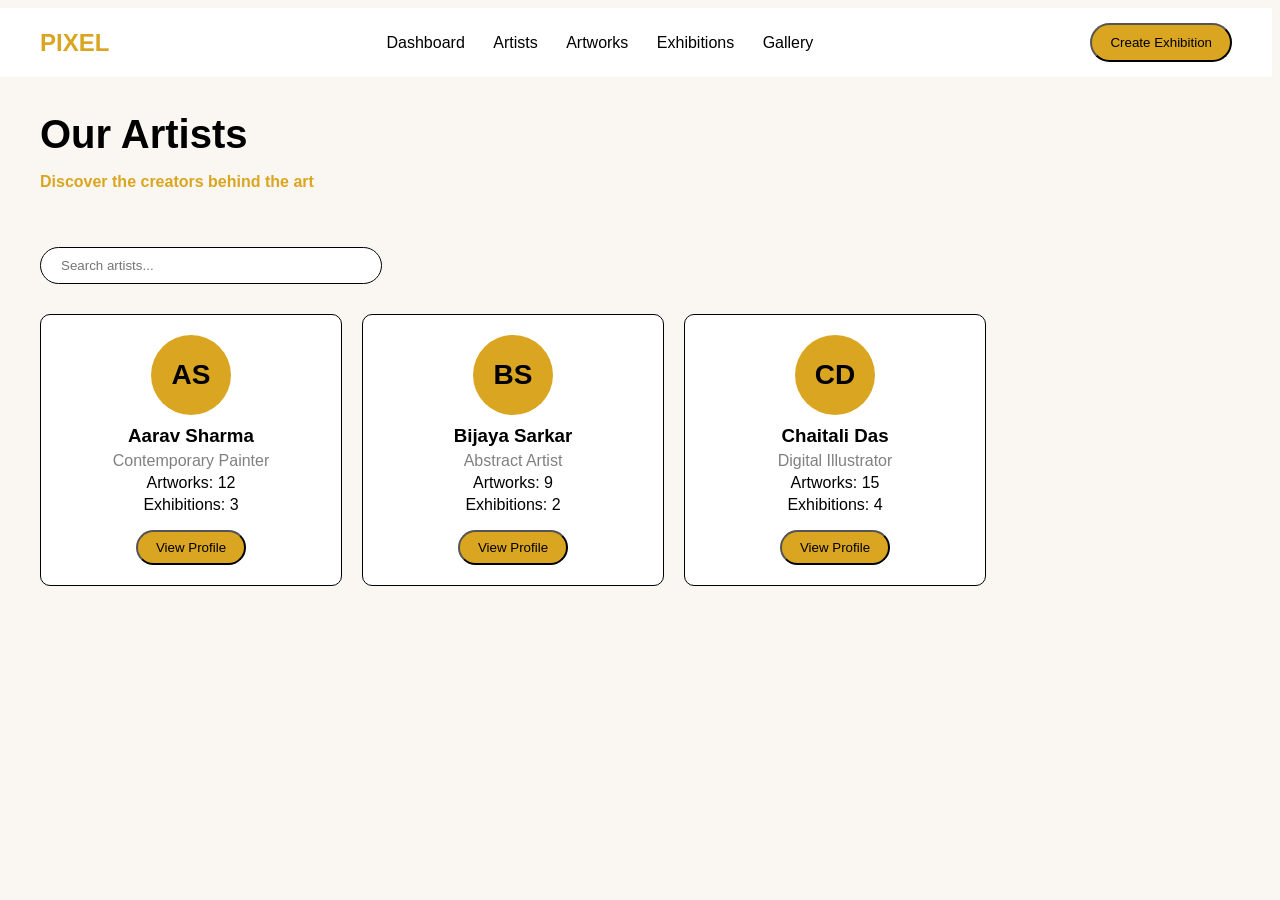
==== artists.html @ 079bd279 "artist page a page where information of artists will be shown" ====
<!DOCTYPE html>
<html lang="en">
<head>
    <meta charset="UTF-8">
    <meta name="viewport" content="width=device-width, initial-scale=1.0">
    <title>Artists - Art Gallery</title>
    
    <link rel="stylesheet" href="artists.css">
</head>

<body>
    <header class="navbar">

        <div class="navbarlogo">
            PIXEL
        </div>

        <nav>
            <a href="main.html">Dashboard</a>
            <a href="artists.html">Artists</a>
            <a href="artworks.html">Artworks</a>
            <a href="exhibitions.html">Exhibitions</a>
            <a href="gallery.html">Gallery</a>
        </nav>

        <button class="createbtn">Create Exhibition</button>
    </header>

    <main>

        <section class="page-heading">
            <h1>Our Artists</h1>
            <p>Discover the creators behind the art</p>
        </section>

        <section class="search-bar">
            <input type="text" placeholder="Search artists...">
        </section>

        <section class="artists-grid">

            <div class="artist-card">
                <div class="avatar">AS</div>
                <h3>Aarav Sharma</h3>
                <p class="style">Contemporary Painter</p>
                <p>Artworks: 12</p>
                <p>Exhibitions: 3</p>
                <button>View Profile</button>
            </div>

            <div class="artist-card">
                <div class="avatar">BS</div>
                <h3>Bijaya Sarkar</h3>
                <p class="style">Abstract Artist</p>
                <p>Artworks: 9</p>
                <p>Exhibitions: 2</p>
                <button>View Profile</button>
            </div>

            <div class="artist-card">
                <div class="avatar">CD</div>
                <h3>Chaitali Das</h3>
                <p class="style">Digital Illustrator</p>
                <p>Artworks: 15</p>
                <p>Exhibitions: 4</p>
                <button>View Profile</button>
            </div>

        </section>

    </main>

</body>
</html>
---- artists.css ----
body {
  font-family: Arial, sans-serif;
  background-color: #faf7f2;
  margin-left: auto;

}

.navbar {
  display: flex;
  justify-content: space-between;
  align-items: center;
  background-color: white;
  padding: 15px 40px;
}

.navbarlogo {
  font-size: 24px;
  font-weight: bold;
  color: goldenrod;
}

nav   a {
  margin: 0 12px;
  color: black;
  text-decoration: none;
}

.createbtn {
  background-color: goldenrod;
  color: rgb(0, 0, 0);
  /* background: none; */
  padding: 10px 18px;
  border-radius: 25px;
}


/* ===== artists page ===== */
.page-heading {
  padding: 30px 40px ;
}

.page-heading h1 {
  font-size: 40px;
  margin: 5px 0;
}

.page-heading p {
  color: goldenrod;
  font-weight: bold;
}

.search-bar {
  padding: 10px 40px;
}

.search-bar input {
  width: 300px;
  padding: 10px 20px;
  border-radius: 25px;
  border: 0.2px solid black;
  background-color: white;
}

.artists-grid {
  display: flex;
  gap: 20px;
  padding: 20px 40px;
}

.artist-card {
  background-color: white;
  border: 0.2px solid black;
  border-radius: 10px;
  padding: 20px;
  width: 260px;
  text-align: center;
}

.avatar {
  width: 80px;
  height: 80px;
  border-radius: 50%;
  background-color: goldenrod;
  color: black;
  font-size: 28px;
  font-weight: bold;
  line-height: 80px;
  margin: 0 auto 10px auto;
}

.artist-card h3 {
  margin: 10px 0 5px 0;
}

.artist-card p {
  margin: 4px 0;
}

.artist-card .style {
  color: gray;
}

.artist-card button {
  display: inline-block;
  margin-top: 12px;
  background-color: goldenrod;
  color: black;
  text-decoration: none;
  padding: 8px 18px;
  border-radius: 25px;
}
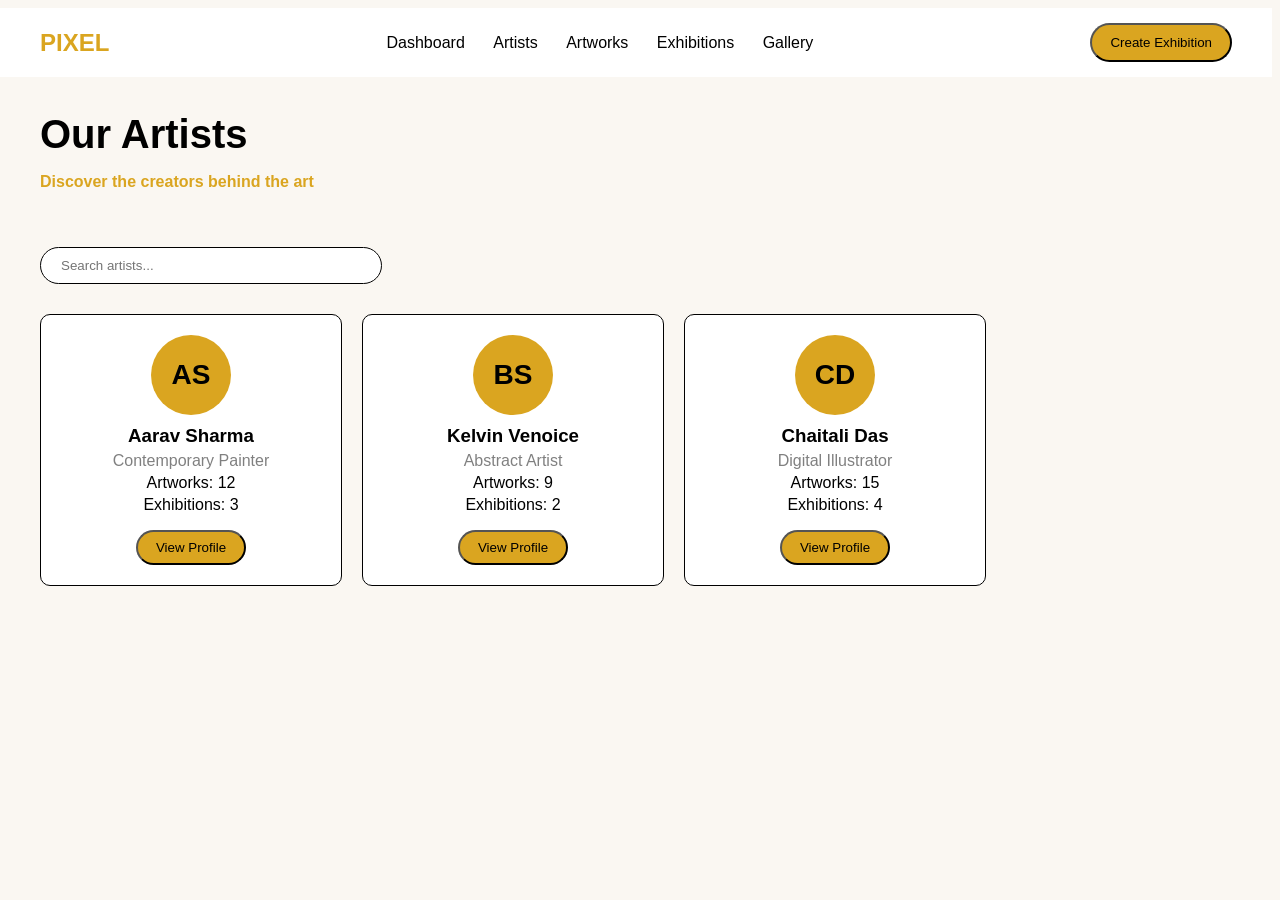
==== commit 452eaabf: "Changes Adding header in all files" ====
--- a/artists.html
+++ b/artists.html
@@ -50,7 +50,7 @@
 
             <div class="artist-card">
                 <div class="avatar">BS</div>
-                <h3>Bijaya Sarkar</h3>
+                <h3>Kelvin Venoice</h3>
                 <p class="style">Abstract Artist</p>
                 <p>Artworks: 9</p>
                 <p>Exhibitions: 2</p>
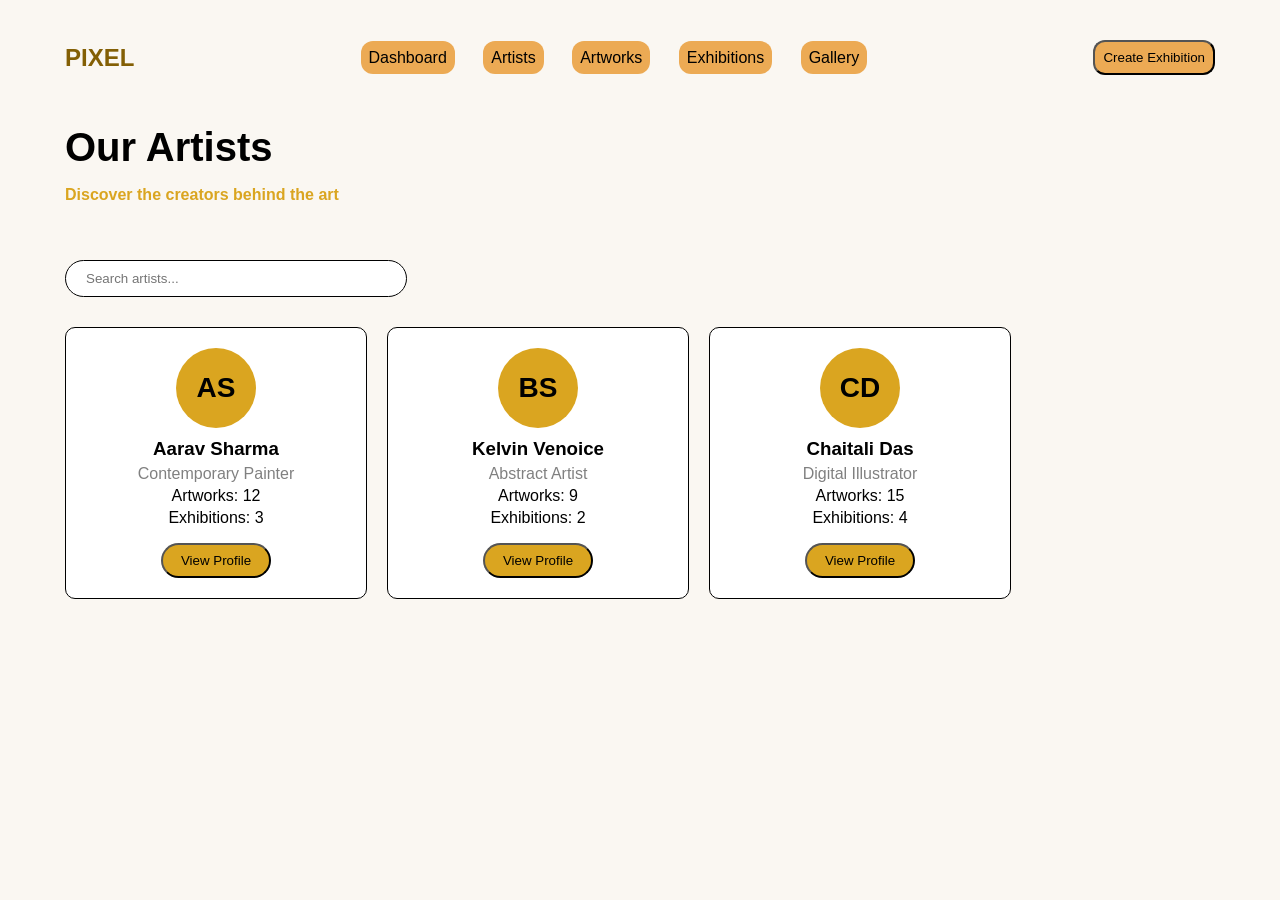
==== commit ea49310b: "Changes Some minor changes in all files 1.navigation bar 2.footer" ====
--- a/artists.html
+++ b/artists.html
@@ -67,6 +67,7 @@
             </div>
 
         </section>
+        
 
     </main>
 
--- a/artists.css
+++ b/artists.css
@@ -1,36 +1,39 @@
 body {
-  font-family: Arial, sans-serif;
+  font-family: 'Segoe UI', Tahoma, Geneva, Verdana, sans-serif;
   background-color: #faf7f2;
-  margin-left: auto;
-
+  margin: 25px;
+  
 }
 
 .navbar {
   display: flex;
   justify-content: space-between;
   align-items: center;
-  background-color: white;
   padding: 15px 40px;
 }
 
 .navbarlogo {
+  
   font-size: 24px;
   font-weight: bold;
-  color: goldenrod;
+  color: rgb(131, 95, 5);
 }
 
-nav   a {
+nav a {
+  background-color: rgb(236, 170, 84);
+  border-radius: 12px;
+  padding: 8px;
   margin: 0 12px;
   color: black;
   text-decoration: none;
 }
 
 .createbtn {
-  background-color: goldenrod;
+  background-color:  rgb(236, 170, 84);
   color: rgb(0, 0, 0);
   /* background: none; */
-  padding: 10px 18px;
-  border-radius: 25px;
+  padding: 8px;
+  border-radius: 12px;
 }
 
 
@@ -108,4 +111,4 @@
   text-decoration: none;
   padding: 8px 18px;
   border-radius: 25px;
-}+}
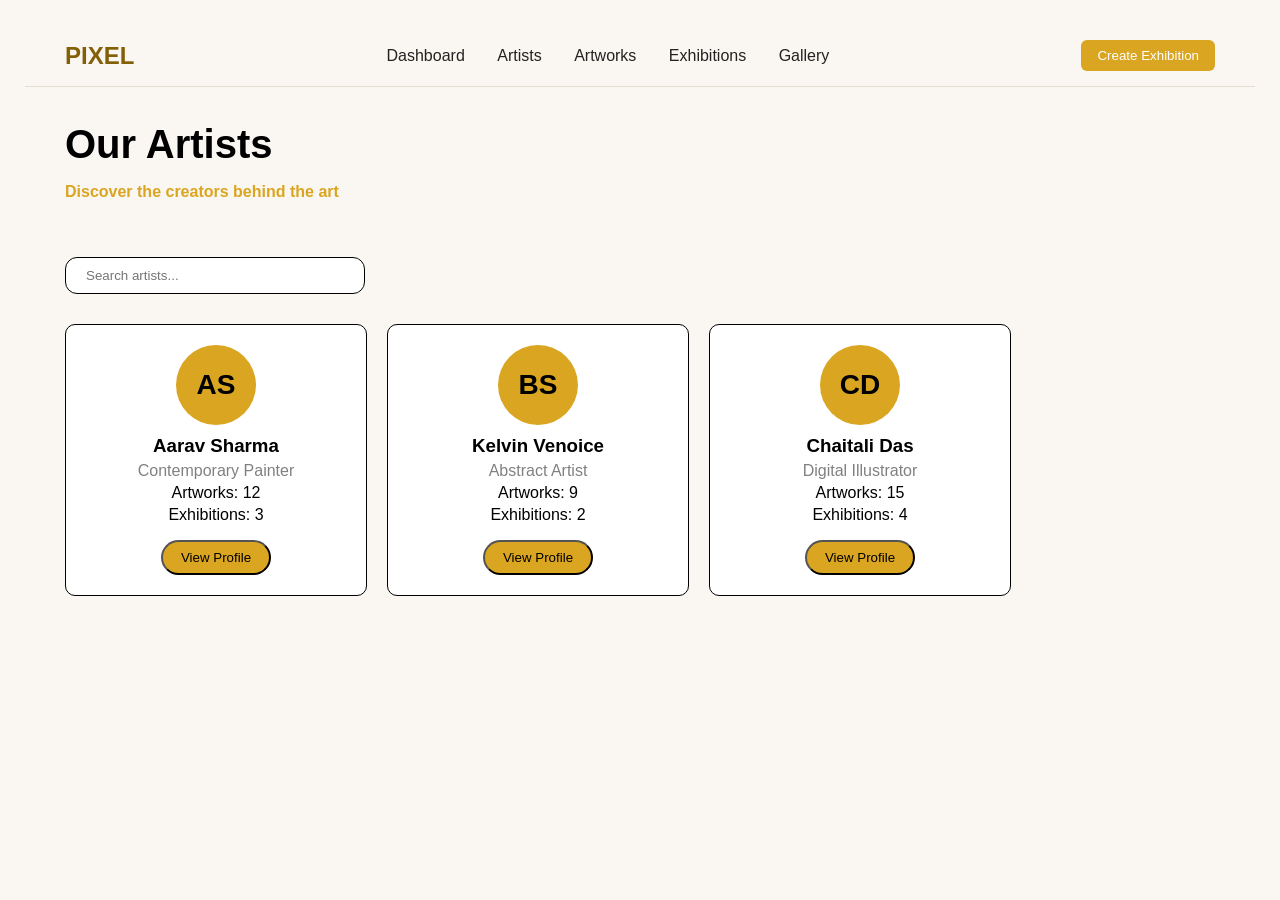
==== commit b70f7c23: "final Made some final changes like adding hover effects and checking minor errors." ====
--- a/artists.html
+++ b/artists.html
@@ -34,7 +34,7 @@
         </section>
 
         <section class="search-bar">
-            <input type="text" placeholder="Search artists...">
+            <input type="search" placeholder="Search artists...">
         </section>
 
         <section class="artists-grid">
--- a/artists.css
+++ b/artists.css
@@ -10,30 +10,36 @@
   justify-content: space-between;
   align-items: center;
   padding: 15px 40px;
+  border-bottom: 1px solid #e5ddd0;
 }
 
 .navbarlogo {
-  
   font-size: 24px;
   font-weight: bold;
   color: rgb(131, 95, 5);
 }
 
 nav a {
-  background-color: rgb(236, 170, 84);
-  border-radius: 12px;
-  padding: 8px;
-  margin: 0 12px;
-  color: black;
+  color: #222;
+  margin: 0 14px;
+  padding: 6px 0;
+  border-bottom: 2px solid transparent;
   text-decoration: none;
 }
 
+nav a:hover {
+  color: goldenrod;
+  border-bottom: 2px solid goldenrod;
+}
+
 .createbtn {
-  background-color:  rgb(236, 170, 84);
-  color: rgb(0, 0, 0);
-  /* background: none; */
-  padding: 8px;
-  border-radius: 12px;
+
+  background-color: goldenrod;
+  color: white;
+  padding: 8px 16px;
+  border-radius: 6px;
+  cursor: pointer;
+  border: none;
 }
 
 
@@ -54,6 +60,7 @@
 
 .search-bar {
   padding: 10px 40px;
+  
 }
 
 .search-bar input {
@@ -62,6 +69,7 @@
   border-radius: 25px;
   border: 0.2px solid black;
   background-color: white;
+  border-radius: 12px;
 }
 
 .artists-grid {
